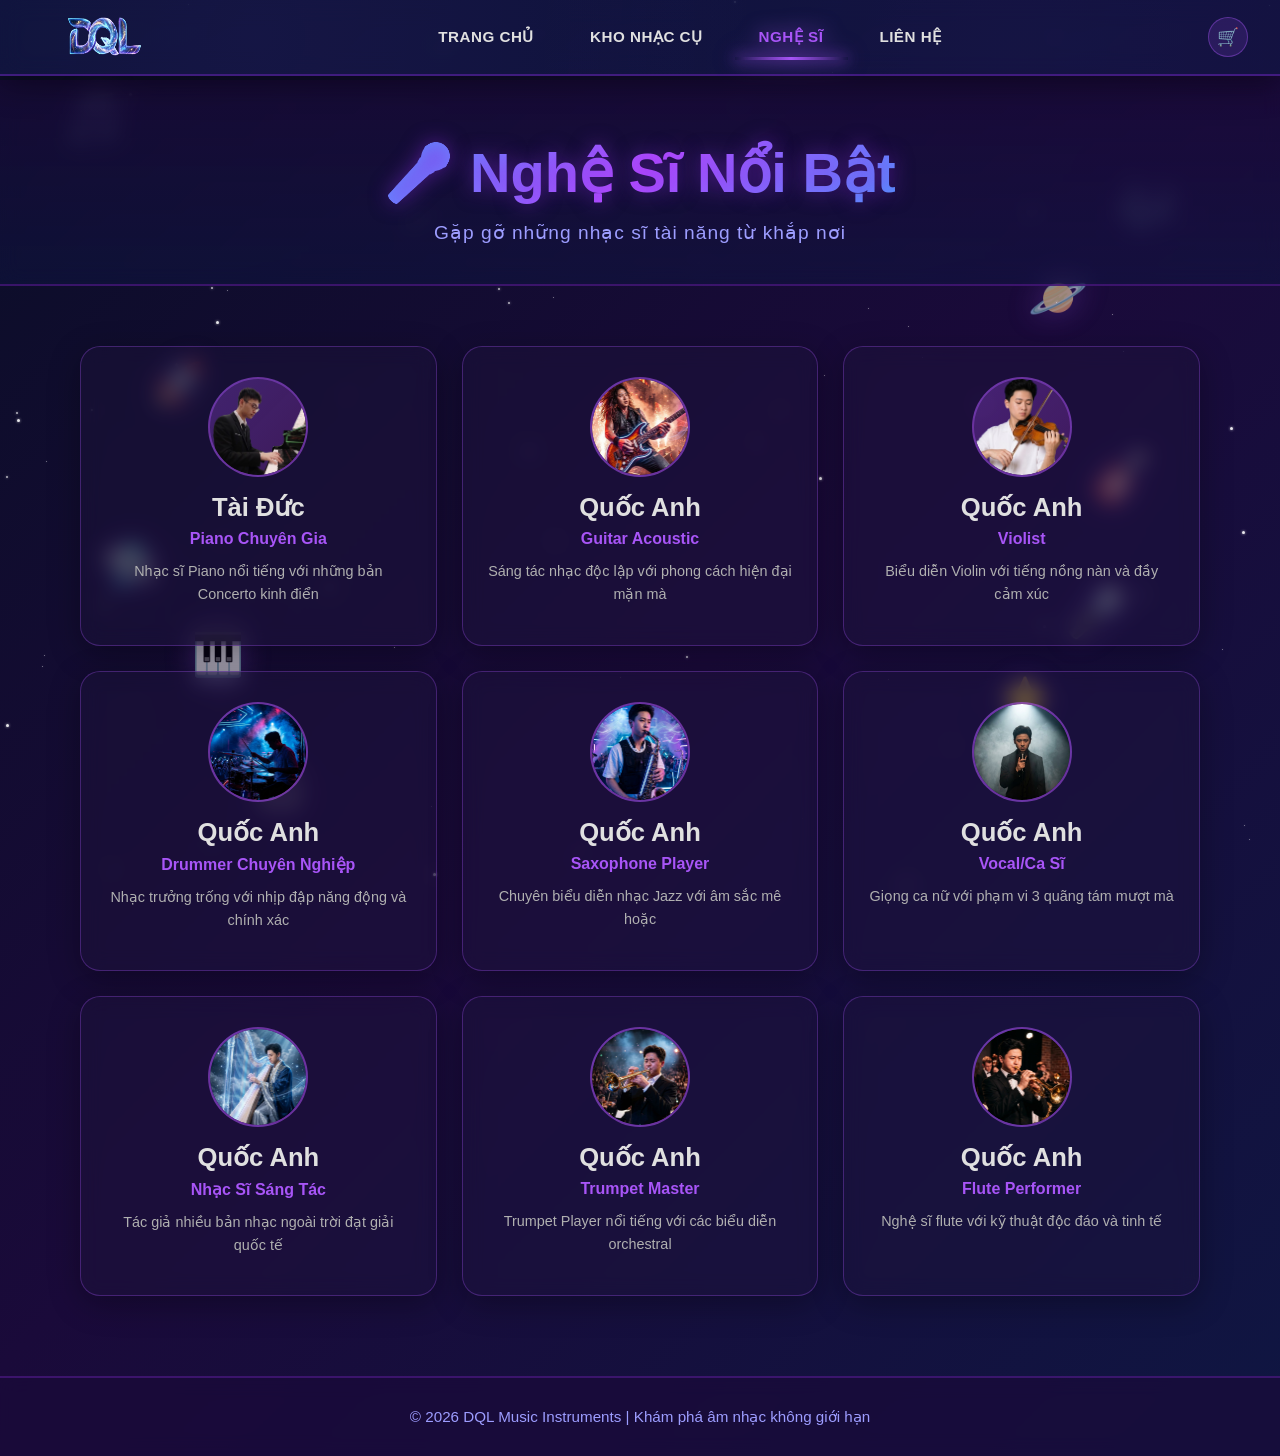
==== pages/artists.html @ d21ac730 "Add files via upload" ====
<!DOCTYPE html>
<html lang="vi">
<head>
    <meta charset="UTF-8">
    <meta name="viewport" content="width=device-width, initial-scale=1.0">
    <title>Nghệ Sĩ - DQL Music Instruments</title>
    <link rel="stylesheet" href="../css/base.css">
    <link rel="stylesheet" href="../css/header.css">
    <link rel="stylesheet" href="../css/container.css">
    <link rel="stylesheet" href="../css/cards.css">
    <link rel="stylesheet" href="../css/buttons.css">
    <link rel="stylesheet" href="../css/artists.css">
    <link rel="stylesheet" href="../css/animations.css">
    <link rel="stylesheet" href="../css/stickers.css">
    <link rel="stylesheet" href="../css/responsive.css">
    <link rel="stylesheet" href="../css/stars.css">
    <link rel="stylesheet" href="../css/sticky-navbar.css">
    <link rel="stylesheet" href="../css/meteor.css">
</head>
<body>
    <!-- Hiệu ứng Thiên Thạch -->
    <div class="meteor-field">
        <span class="meteor m1"></span>
        <span class="meteor m2"></span>
        <span class="meteor m3"></span>
        <span class="meteor m4"></span>
        <span class="meteor m5"></span>
        <span class="meteor m6"></span>
    </div>
    <!-- Stickers Trôi - Chủ Đề Galaxy -->
    <div class="floating-stickers">
        <div class="sticker sticker-1">🎵</div>
        <div class="sticker sticker-2">🎶</div>
        <div class="sticker sticker-3">🚀</div>
        <div class="sticker sticker-4">🪐</div>
        <div class="sticker sticker-5">🛸</div>
        <div class="sticker sticker-6">🎸</div>
        <div class="sticker sticker-7">🎹</div>
        <div class="sticker sticker-8">🎤</div>
        <div class="sticker sticker-9">🎧</div>
        <div class="sticker sticker-10">⭐</div>
    </div>

    <!-- Sticky Navigation Bar -->
        <!-- Thanh điều hướng cố định (Sticky Navbar) có nền kính mờ trong suốt cực đẹp và tự co nhỏ khi cuộn màn hình -->
    <nav class="sticky-navbar" id="stickyNavbar">
        <div class="navbar-container">
            <a href="../index.html" class="navbar-brand">
                <img src="../hinhanh/hinhanhlogo/logo.png" alt="DQL Music" class="navbar-brand-icon">
            </a>
            
                        <!-- Menu danh sách liên kết điều hướng dạng hàng ngang chính -->
            <ul class="navbar-menu" id="navbarMenu">
                <li class="navbar-item">
                    <a href="../index.html" class="navbar-link">Trang Chủ</a>
                </li>
                <li class="navbar-item">
                    <a href="products.html" class="navbar-link">Kho Nhạc Cụ</a>
                </li>
                <li class="navbar-item">

                    <a href="artists.html" class="navbar-link active">Nghệ Sĩ</a>
                </li>
                <li class="navbar-item">
                    <a href="contact.html" class="navbar-link">Liên Hệ</a>
                </li>
            </ul>

            <div class="navbar-actions">
                <a href="cart.html" class="navbar-action-btn" title="Giỏ hàng">🛒</a>
                <button class="navbar-toggle" id="navbarToggle" aria-label="Toggle menu">
                    <span></span>
                    <span></span>
                    <span></span>
                </button>
            </div>
        </div>
    </nav>

    <!-- Nền Sao Lấp Láy -->
        <!-- Khung tạo nền sao lấp lánh (sẽ được điền ngẫu nhiên 100 ngôi sao bằng Javascript trong main.js) -->
    <div class="stars-container"></div>

    <!-- Tiêu Đề Trang -->
        <!-- Phần đầu trang (Header Banner) giới thiệu tên thương hiệu và slogan cửa hàng -->
    <header class="header">
        <div class="header-content">
            <h1 class="header-title">🎤 Nghệ Sĩ Nổi Bật</h1>
            <p class="header-subtitle">Gặp gỡ những nhạc sĩ tài năng từ khắp nơi</p>
        </div>
    </header>

    <!-- Nội Dung Chính -->
        <!-- Phần nội dung chính (Main Content Area) được bọc trong container giới hạn rộng tối đa 1200px -->
    <main class="container">
        <!-- Danh Sách Nghệ Sĩ -->
        <section class="artists-section">
            <!-- Nghệ Sĩ 1 -->
            <div class="artist-card glass-card">
                <div class="artist-avatar"><img src="../hinhanh/hinhanhartist/taiduc.png" alt="Tài Đức"></div>
                <h2 class="artist-name">Tài Đức</h2>
                <p class="artist-specialty">Piano Chuyên Gia</p>
                <p class="artist-bio">Nhạc sĩ Piano nổi tiếng với những bản Concerto kinh điển</p>
            </div>

            <!-- Artist 2 -->
            <div class="artist-card glass-card">
                <div class="artist-avatar"><img src="../hinhanh/hinhanhartist/quocanhguitar.png" alt="Quốc Anh"></div>
                <h2 class="artist-name">Quốc Anh</h2>
                <p class="artist-specialty">Guitar Acoustic</p>
                <p class="artist-bio">Sáng tác nhạc độc lập với phong cách hiện đại mặn mà</p>
            </div>

            <!-- Artist 3 -->
            <div class="artist-card glass-card">
                <div class="artist-avatar"><img src="../hinhanh/hinhanhartist/quocanh.png" alt="Quốc Anh"></div>
                <h2 class="artist-name">Quốc Anh</h2>
                <p class="artist-specialty">Violist</p>
                <p class="artist-bio">Biểu diễn Violin với tiếng nồng nàn và đầy cảm xúc</p>
            </div>

            <!-- Artist 4 -->
            <div class="artist-card glass-card">
                <div class="artist-avatar"><img src="../hinhanh/hinhanhartist/quocanhdanhtrong.png" alt="Quốc Anh"></div>
                <h2 class="artist-name">Quốc Anh</h2>
                <p class="artist-specialty">Drummer Chuyên Nghiệp</p>
                <p class="artist-bio">Nhạc trưởng trống với nhịp đập năng động và chính xác</p>
            </div>

            <!-- Artist 5 -->
            <div class="artist-card glass-card">
                <div class="artist-avatar"><img src="../hinhanh/hinhanhartist/quocanhsaxophone.png" alt="Quốc Anh"></div>
                <h2 class="artist-name">Quốc Anh</h2>
                <p class="artist-specialty">Saxophone Player</p>
                <p class="artist-bio">Chuyên biểu diễn nhạc Jazz với âm sắc mê hoặc</p>
            </div>

            <!-- Artist 6 -->
            <div class="artist-card glass-card">
                <div class="artist-avatar"><img src="../hinhanh/hinhanhartist/quocanhcasi.png" alt="Quốc Anh"></div>
                <h2 class="artist-name">Quốc Anh</h2>
                <p class="artist-specialty">Vocal/Ca Sĩ</p>
                <p class="artist-bio">Giọng ca nữ với phạm vi 3 quãng tám mượt mà</p>
            </div>

            <!-- Artist 7 -->
            <div class="artist-card glass-card">
                <div class="artist-avatar"><img src="../hinhanh/hinhanhartist/quocanhharp.png" alt="Quốc Anh"></div>
                <h2 class="artist-name">Quốc Anh</h2>
                <p class="artist-specialty">Nhạc Sĩ Sáng Tác</p>
                <p class="artist-bio">Tác giả nhiều bản nhạc ngoài trời đạt giải quốc tế</p>
            </div>

            <!-- Artist 8 -->
            <div class="artist-card glass-card">
                <div class="artist-avatar"><img src="../hinhanh/hinhanhartist/quocanhtrumpet.png" alt="Quốc Anh"></div>
                <h2 class="artist-name">Quốc Anh</h2>
                <p class="artist-specialty">Trumpet Master</p>
                <p class="artist-bio">Trumpet Player nổi tiếng với các biểu diễn orchestral</p>
            </div>

            <!-- Artist 9 -->
            <div class="artist-card glass-card">
                <div class="artist-avatar"><img src="../hinhanh/hinhanhartist/quocanhthoiken.png" alt="Quốc Anh"></div>
                <h2 class="artist-name">Quốc Anh</h2>
                <p class="artist-specialty">Flute Performer</p>
                <p class="artist-bio">Nghệ sĩ flute với kỹ thuật độc đáo và tinh tế</p>
            </div>
        </section>
    </main>

    <!-- Footer -->
        <!-- Phần chân trang (Footer) chứa thông tin bản quyền và liên kết bổ sung, sử dụng nền kính tối -->
    <footer class="footer">
        <p>&copy; 2026 DQL Music Instruments | Khám phá âm nhạc không giới hạn</p>
    </footer>

        <!-- Nạp thư viện tiện ích dùng chung (Hiển thị thông báo toast, xử lý giá, giỏ hàng...) -->
    <script src="../js/utils.js"></script>
        <!-- Nạp mã xử lý sự kiện đóng mở menu và dính thanh điều hướng khi cuộn trang -->
    <script src="../js/navbar.js"></script>
        <!-- Nạp mã xử lý hiệu ứng sao lấp lánh nền và các hoạt ảnh cuộn trang mượt mà -->
    <script src="../js/main.js"></script>

    <!-- ===== STICKY NAVBAR JAVASCRIPT ===== -->
    <script src="../js/artists.js"></script>
</body>
</html>
---- css/base.css ----
/* ==========================================================================
   BASE CSS - THIẾT LẬP CƠ BẢN VÀ ĐỊNH NGHĨA HỆ THỐNG TRANG WEB
   - Đặt lại (reset) lề và đệm của trình duyệt về 0
   - Thiết lập font chữ Segoe UI và nền tối gradient không gian vũ trụ cực đẹp
   - Khung chứa các ngôi sao (stars-container) cố định toàn trang
   ========================================================================== */

* {
    margin: 0;
    padding: 0;
    box-sizing: border-box;
}

/* Cài đặt chung cho thẻ <html> giúp hành vi cuộn trang mượt mà */
html {
    scroll-behavior: smooth;
}

/* Định nghĩa thẻ <body> với nền màu gradient vũ trụ tối chuyển động cực đẹp */
body {
    font-family: 'Segoe UI', Tahoma, Geneva, Verdana, sans-serif;
    background: linear-gradient(135deg, #0a0e27 0%, #1a0a3a 50%, #0f1642 100%);
    color: #e0e0e0;
    overflow-x: hidden;
    position: relative;
    min-height: 100vh;
}

/* Vùng chứa các ngôi sao nhỏ lấp lánh cố định trên màn hình nền */
.stars-container {
    position: fixed;
    top: 0;
    left: 0;
    width: 100%;
    height: 100%;
    z-index: 1;
    pointer-events: none;
}
---- css/header.css ----
/* ==========================================================================
   HEADER CSS - PHONG CÁCH KHU VỰC TIÊU ĐỀ ĐẦU TRANG (HEADER BANNER)
   - Đặt chiều cao banner phù hợp, chữ tiêu đề lớn DQL Music Instruments
   - Phụ đề chuyển sắc gradient lung linh rực rỡ thu hút người xem
   ========================================================================== */

.header {
    position: relative;
    z-index: 10;
    text-align: center;
    padding: 60px 20px 40px;
    background: linear-gradient(180deg, rgba(26, 10, 58, 0.7) 0%, rgba(15, 22, 66, 0.5) 100%);
    border-bottom: 2px solid rgba(138, 43, 226, 0.3);
    backdrop-filter: blur(10px);
    margin-bottom: 40px;
    margin-top: 80px;
}

.header-content {
    max-width: 1000px;
    margin: 0 auto;
}

/* Tiêu Đề Chính - Gradient Và Glow */
.header-title {
    font-size: 3.5rem;
    font-weight: 700;
    background: linear-gradient(135deg, #00d4ff, #b24bff, #00d4ff);
    -webkit-background-clip: text;
    -webkit-text-fill-color: transparent;
    background-clip: text;
    margin-bottom: 15px;
    text-shadow: 0 0 20px rgba(138, 43, 226, 0.5);
    animation: glow 3s ease-in-out infinite;
}

/* Phụ Đề Trang */
.header-subtitle {
    font-size: 1.2rem;
    color: #9d9dff;
    font-weight: 300;
    letter-spacing: 1px;
}
---- css/container.css ----
/* ==========================================================================
   CONTAINER CSS - KHUNG CHỨA BỐ CỤC CHÍNH VÀ PHẦN CHÂN TRANG (FOOTER)
   - Căn lề giữa màn hình trang web, giới hạn rộng tối đa 1200px
   - Thiết kế Footer thuỷ tinh mờ lung linh, bóng bẩy ở chân trang
   ========================================================================== */

/* Khung bố cục chính căn giữa trang web, giới hạn chiều rộng 1200px để giao diện hiển thị gọn gàng */
.container {
    position: relative;
    z-index: 10;
    max-width: 1200px;
    margin: 0 auto;
    padding: 0 20px 60px;
}

/* THIẾT KẾ PHẦN CHÂN TRANG (FOOTER) THUỶ TINH MỜ */
/* Chân trang web với nền thủy tinh tối mờ, viền trên sáng màu tím dạ quang, chữ hiển thị sắc nét căn giữa */
.footer {
    position: relative;
    z-index: 10;
    text-align: center;
    padding: 30px 20px;
    background: rgba(26, 10, 58, 0.7);
    border-top: 2px solid rgba(138, 43, 226, 0.3);
    backdrop-filter: blur(10px);
    color: #9d9dff;
    font-size: 0.95rem;
}
---- css/cards.css ----
/* ==========================================================================
   CARDS CSS - ĐỊNH NGHĨA THẺ NỀN KÍNH THUỶ TINH (GLASSMORPHISM CARDS)
   - Nền kính mờ đục suốt với kỹ thuật backdrop-filter blur
   - Viền bán trong suốt màu tím lung linh và bóng đổ sâu 3D
   ========================================================================== */

/* ========== THỊ NHẠC CỤ (GLASSMORPHISM) ========== */
/* Thẻ mô tả nhạc cụ chính: Thiết lập chiều cao tối thiểu và phân bố các khối bên trong giãn đều hai đầu */
.instrument-card {
    background: rgba(255, 255, 255, 0.08);
    border: 1px solid rgba(138, 43, 226, 0.3);
    border-radius: 20px;
    padding: 30px;
    backdrop-filter: blur(15px);
    -webkit-backdrop-filter: blur(15px);
    transition: all 0.4s cubic-bezier(0.4, 0, 0.2, 1);
    position: relative;
    overflow: hidden;
    box-shadow: 
        0 8px 32px rgba(138, 43, 226, 0.1),
        inset 0 1px 1px rgba(255, 255, 255, 0.1);
    display: flex;
    flex-direction: column;
    min-height: 450px;
}

/* Hiệu Ứng Lấp Lói Trên ThỊ */
.instrument-card::before {
    content: '';
    position: absolute;
    top: -50%;
    left: -50%;
    width: 200%;
    height: 200%;
    background: linear-gradient(
        45deg,
        transparent 30%,
        rgba(255, 255, 255, 0.05) 50%,
        transparent 70%
    );
    animation: shimmer 3s infinite;
    pointer-events: none;
}

.instrument-card:hover {
    transform: translateY(-10px);
    border-color: rgba(138, 43, 226, 0.6);
    background: rgba(255, 255, 255, 0.12);
    box-shadow: 
        0 20px 40px rgba(138, 43, 226, 0.2),
        inset 0 1px 1px rgba(255, 255, 255, 0.15);
}

/* Nội Dung ThỊ */
/* Biểu tượng / Khung ảnh nhạc cụ trên trang chủ */
.card-icon {
    font-size: 3.5rem;
    margin-bottom: 20px;
    display: flex;
    align-items: center;
    justify-content: center;
    height: 140px;
    animation: float 3s ease-in-out infinite;
}

.card-icon img {
    max-width: 170px;
    height: auto;
    display: block;
    margin: 0 auto;
}

/* Tên nhạc cụ chính */
.card-title {
    font-size: 1.8rem;
    margin-bottom: 15px;
    color: #00d4ff;
    font-weight: 600;
    letter-spacing: 0.5px;
    min-height: 50px;
    display: flex;
    align-items: center;
}

/* Mô tả giới thiệu nhạc cụ, tự động giãn nở kéo thẻ có độ cao bằng nhau */
.card-description {
    font-size: 0.95rem;
    line-height: 1.6;
    color: #b0b0d0;
    margin-bottom: 20px;
    min-height: 100px;
    flex: 1;
}

.card-details {
    display: flex;
    flex-direction: column;
    gap: 10px;
    padding-top: 20px;
    border-top: 1px solid rgba(138, 43, 226, 0.2);
    margin-top: auto;
}

.detail-item {
    font-size: 0.9rem;
    color: #b24bff;
    font-weight: 500;
}

/* ========== GLASS CARD STYLING ========== */
.glass-card {
    background: rgba(30, 20, 60, 0.4);
    backdrop-filter: blur(10px);
    border: 1px solid rgba(168, 85, 247, 0.3);
    border-radius: 20px;
    padding: 25px;
    transition: all 0.3s ease;
    box-shadow: 0 8px 32px rgba(0, 0, 0, 0.3);
}

.glass-card:hover {
    background: rgba(30, 20, 60, 0.6);
    border-color: rgba(168, 85, 247, 0.6);
    box-shadow: 0 12px 40px rgba(168, 85, 247, 0.2);
    transform: translateY(-5px);
}
---- css/buttons.css ----
/* ==========================================================================
   BUTTONS CSS - ĐỊNH NGHĨA CÁC LOẠI NÚT TƯƠNG TÁC (BUTTON SYSTEM)
   - Các kiểu nút cơ bản, nút dải màu gradient vũ trụ phát sáng
   - Hiệu ứng quét sáng neon, bóng đổ và thu phóng mượt mà khi di chuột
   ========================================================================== */

.btn {
    padding: 10px 20px;
    border: none;
    border-radius: 8px;
    font-weight: 600;
    font-size: 0.95rem;
    cursor: pointer;
    transition: all 0.3s ease;
    text-transform: uppercase;
    letter-spacing: 1px;
    font-family: 'Segoe UI', Tahoma, Geneva, Verdana, sans-serif;
}

/* NÚp Với Hiệu Ứng Phát Sáng */
.btn-glow {
    background: linear-gradient(135deg, #a855f7 0%, #d946ef 100%);
    color: white;
    border: 2px solid rgba(168, 85, 247, 0.5);
    position: relative;
    overflow: hidden;
}

.btn-glow::before {
    content: '';
    position: absolute;
    top: -50%;
    left: -50%;
    width: 200%;
    height: 200%;
    background: radial-gradient(circle, rgba(255, 255, 255, 0.3) 0%, transparent 70%);
    animation: none;
}

.btn-glow:hover {
    background: linear-gradient(135deg, #d946ef 0%, #a855f7 100%);
    box-shadow: 0 0 20px rgba(168, 85, 247, 0.6), 0 0 40px rgba(217, 70, 239, 0.4);
    transform: translateY(-2px);
    border-color: rgba(217, 70, 239, 0.8);
}

.btn-glow:active {
    transform: translateY(0);
}

/* NÚp Thanh Toán */
.btn-submit {
    background: linear-gradient(135deg, #a855f7 0%, #d946ef 100%);
    color: white;
    width: 100%;
    padding: 14px 20px;
    font-size: 1rem;
    border: 2px solid rgba(168, 85, 247, 0.5);
    margin-top: 20px;
}

.btn-submit:hover {
    box-shadow: 0 0 25px rgba(168, 85, 247, 0.6), 0 0 50px rgba(217, 70, 239, 0.3);
    transform: translateY(-2px);
    border-color: rgba(217, 70, 239, 0.8);
}

/* NÚp Tiếp Tục Mua */
.btn-continue-shopping {
    display: inline-block;
    padding: 10px 20px;
    background: linear-gradient(135deg, #00d4ff, #b24bff);
    color: white;
    border: none;
    border-radius: 8px;
    cursor: pointer;
    transition: all 0.3s ease;
    text-decoration: none;
    font-weight: 600;
}

.btn-continue-shopping:hover {
    transform: translateY(-2px);
    box-shadow: 0 4px 15px rgba(138, 43, 226, 0.4);
}

/* Checkout Button */
.btn-checkout {
    display: block;
    text-align: center;
    padding: 14px;
    background: linear-gradient(135deg, #00d4ff, #b24bff);
    color: white;
    border: none;
    border-radius: 10px;
    cursor: pointer;
    font-weight: 700;
    font-size: 1rem;
    transition: all 0.3s ease;
    text-decoration: none;
    position: relative;
    overflow: hidden;
}

.btn-checkout:hover {
    transform: translateY(-2px);
    box-shadow: 0 8px 25px rgba(138, 43, 226, 0.4);
}

/* Submit Checkout Button */
.btn-submit-checkout {
    padding: 14px;
    background: linear-gradient(135deg, #00d4ff, #b24bff);
    color: white;
    border: none;
    border-radius: 10px;
    cursor: pointer;
    font-weight: 700;
    font-size: 1rem;
    transition: all 0.3s ease;
    position: relative;
    overflow: hidden;
}

.btn-submit-checkout:hover {
    transform: translateY(-2px);
    box-shadow: 0 8px 25px rgba(138, 43, 226, 0.4);
}

/* Back to Cart Button */
.btn-back-cart {
    padding: 12px;
    background: rgba(255, 255, 255, 0.08);
    border: 1px solid rgba(138, 43, 226, 0.5);
    color: #9d9dff;
    border-radius: 10px;
    text-align: center;
    text-decoration: none;
    cursor: pointer;
    transition: all 0.3s ease;
}

.btn-back-cart:hover {
    background: rgba(138, 43, 226, 0.2);
    color: #00d4ff;
}

/* Coupon Button */
.coupon-btn {
    padding: 10px 15px;
    background: linear-gradient(135deg, #00d4ff, #b24bff);
    color: white;
    border: none;
    border-radius: 8px;
    cursor: pointer;
    font-weight: 600;
    transition: all 0.3s ease;
}

.coupon-btn:hover {
    transform: translateY(-2px);
    box-shadow: 0 4px 15px rgba(138, 43, 226, 0.4);
}

/* Social Buttons */
.social-btn {
    display: flex;
    align-items: center;
    justify-content: center;
    gap: 8px;
    padding: 10px;
    background: rgba(255, 255, 255, 0.08);
    border: 1px solid rgba(138, 43, 226, 0.3);
    border-radius: 10px;
    color: #e0e0e0;
    cursor: pointer;
    transition: all 0.3s ease;
    font-weight: 600;
}

.social-btn:hover {
    background: rgba(138, 43, 226, 0.2);
    border-color: #00d4ff;
    color: #00d4ff;
}

/* Toggle Form Button */
.toggle-form-btn {
    background: none;
    border: none;
    color: #00d4ff;
    cursor: pointer;
    font-weight: 700;
    transition: color 0.3s ease;
    padding: 0;
}

.toggle-form-btn:hover {
    color: #b24bff;
}
---- css/artists.css ----
/* ==========================================================================
   ARTISTS CSS - PHONG CÁCH BỐ CỤC CHO TRANG THÔNG TIN NGHỆ SĨ (artists.html)
   - Thiết lập lưới hiển thị các nghệ sĩ (3 cột tự động co giãn)
   - Thẻ nghệ sĩ với khung tròn avatar, viền tím phát sáng và phần tiểu sử ngắn gọn
   ========================================================================== */

/* Lưới hiển thị danh sách nghệ sĩ, tự động căn chỉnh số cột tùy thuộc kích thước màn hình */
.artists-section {
    display: grid;
    grid-template-columns: repeat(auto-fit, minmax(280px, 1fr));
    gap: 25px;
    padding: 20px;
    max-width: 1200px;
    margin: 0 auto;
}

/* THẺ HIỂN THỊ THÔNG TIN NGHỆ SĨ (ARTIST CARD) */
/* Thẻ thông tin nghệ sĩ: Dạng cột dọc, căn giữa nội dung, tạo khoảng đệm thông thoáng */
.artist-card {
    display: flex;
    flex-direction: column;
    align-items: center;
    text-align: center;
    padding: 30px 25px;
    min-height: 300px;
    justify-content: flex-start;
}

/* Khung tròn chứa avatar nghệ sĩ: Nền gradient sáng, viền tím nổi bật bảo vệ ảnh dạng tròn hoàn hảo */
.artist-avatar {
    font-size: 3.5rem;
    margin-bottom: 15px;
    width: 100px;
    height: 100px;
    display: flex;
    align-items: center;
    justify-content: center;
    background: linear-gradient(135deg, rgba(168, 85, 247, 0.3) 0%, rgba(217, 70, 239, 0.2) 100%);
    border-radius: 50%;
    border: 2px solid rgba(168, 85, 247, 0.4);
    overflow: hidden;
}

.artist-avatar img {
    width: 100%;
    height: 100%;
    object-fit: cover;
    border-radius: 50%;
}

/* Tên nghệ sĩ: Chữ to rõ ràng, in đậm chắc chắn */
.artist-name {
    font-size: 1.6rem;
    color: #e0e0e0;
    margin-bottom: 8px;
    font-weight: 700;
}

/* Chuyên môn nghệ thuật: Chữ màu tím phát sáng, tăng độ nổi bật */
.artist-specialty {
    font-size: 1rem;
    color: #a855f7;
    margin-bottom: 12px;
    font-weight: 600;
}

/* Tiểu sử ngắn gọn: Font chữ nhỏ mềm mại, khoảng cách dòng thoáng giúp dễ đọc */
.artist-bio {
    font-size: 0.9rem;
    color: #b0b0b0;
    line-height: 1.6;
}
---- css/animations.css ----
/* ==========================================================================
   ANIMATIONS CSS - ĐỊNH NGHĨA CÁC HOẠT ẢNH HOẠT HỌA CHUNG TOÀN HỆ THỐNG
   - glow: văn bản phát sáng lấp lánh
   - float: phần tử bay lơ lửng bồng bềnh
   - shimmer & shine: ánh sáng quét qua các nút bấm tạo vẻ sang trọng
   ========================================================================== */

@keyframes glow {
    0%, 100% {
        text-shadow: 0 0 20px rgba(138, 43, 226, 0.5);
    }
    50% {
        text-shadow: 0 0 30px rgba(138, 43, 226, 0.8);
    }
}

/* HOẠT ẢNH TRÔI NỔI (FLOAT) BỒNG BỀNH TỰ NHIÊN */
@keyframes float {
    0%, 100% {
        transform: translateY(0px) rotate(0deg);
    }
    25% {
        transform: translateY(-20px) rotate(5deg);
    }
    50% {
        transform: translateY(-40px) rotate(-5deg);
    }
    75% {
        transform: translateY(-20px) rotate(3deg);
    }
}

@keyframes shimmer {
    0% {
        transform: translateX(-100%) translateY(-100%) rotate(45deg);
    }
    100% {
        transform: translateX(100%) translateY(100%) rotate(45deg);
    }
}

@keyframes shine {
    0% { left: -100%; }
    100% { left: 100%; }
}
---- css/stickers.css ----
/* ==========================================================================
   STICKERS CSS - PHÒNG CÁCH CÁC BIỂU TƯỢNG NHÃN DÁN ĐỒNG DẠNG TRÔI NỔI (FLOATING STICKERS)
   - Định vị ngẫu nhiên 10 nhãn dán âm nhạc (nốt nhạc, đàn guitar, phi thuyền, sao tinh vân)
   - Hoạt ảnh float kéo dài từ 6s đến 8s xen kẽ giúp các nhãn dán bay lên xuống, lắc lư nhẹ cực kỳ sinh động
   ========================================================================== */

/* Khung chứa các hình dán (stickers) trôi nổi tự do trên màn hình nền */
/* Khung chứa các nhãn dán bay tự do phủ kín toàn bộ chiều rộng chiều cao màn hình trình duyệt */
.floating-stickers {
    position: fixed;
    top: 0;
    left: 0;
    width: 100%;
    height: 100vh;
    pointer-events: none;
    z-index: 1;
    overflow: hidden;
}

/* Thiết lập phong cách chung cho từng nhãn dán sticker (emoji lớn, bóng mờ neon) */
/* Định dạng chung nhãn dán: cỡ chữ lớn 3rem, bóng sáng lung linh màu tím, không cho bôi đen chữ */
.sticker {
    position: absolute;
    font-size: 3rem;
    opacity: 0.6;
    filter: drop-shadow(0 0 15px rgba(168, 85, 247, 0.5));
    pointer-events: auto;
    cursor: default;
    user-select: none;
}

/* Cấu hình vị trí tuyệt đối và hoạt ảnh trôi nổi (float) với độ trễ riêng cho mỗi sticker */
.sticker-1 {
    top: 10%;
    left: 5%;
    animation: float 6s ease-in-out infinite;
}

.sticker-2 {
    top: 20%;
    right: 8%;
    animation: float 7s ease-in-out infinite 0.5s;
}

.sticker-3 {
    top: 40%;
    left: 12%;
    font-size: 2.5rem;
    animation: float 8s ease-in-out infinite 1s;
}

.sticker-4 {
    top: 30%;
    right: 15%;
    animation: float 6.5s ease-in-out infinite 1.5s;
}

.sticker-5 {
    top: 60%;
    left: 8%;
    font-size: 2.8rem;
    animation: float 7.5s ease-in-out infinite 0.3s;
}

.sticker-6 {
    top: 50%;
    right: 10%;
    animation: float 6s ease-in-out infinite 1s;
}

.sticker-7 {
    top: 70%;
    left: 15%;
    font-size: 2.6rem;
    animation: float 7s ease-in-out infinite 0.7s;
}

.sticker-8 {
    top: 65%;
    right: 12%;
    animation: float 6.5s ease-in-out infinite 1.2s;
}

.sticker-9 {
    top: 85%;
    left: 20%;
    font-size: 2.4rem;
    animation: float 8s ease-in-out infinite 0.4s;
}

.sticker-10 {
    top: 75%;
    right: 18%;
    font-size: 2.5rem;
    animation: float 7s ease-in-out infinite 1.8s;
}
---- css/responsive.css ----
/* ==========================================================================
   RESPONSIVE CSS - HỆ THỐNG CẢI THIỆN ĐÁP ỨNG TRÊN MỌI THIẾT BỊ DI ĐỘNG (MEDIA QUERIES)
   - Tinh chỉnh kích thước chữ, khoảng cách đệm trên iPad, Máy tính bảng (max-width: 1024px)
   - Chuyển thanh điều hướng thành dạng menu Hamburger trên điện thoại di động (max-width: 768px)
   - Tối ưu hóa lưới sản phẩm hiển thị 2 cột vừa vặn trên màn hình dọc điện thoại nhỏ
   ========================================================================== */

/* Tablet (768px) */
@media (max-width: 768px) {
    .header-title {
        font-size: 2.5rem;
    }

    .header-subtitle {
        font-size: 1rem;
    }

    /* Lưới hiển thị 3 thẻ giới thiệu nhạc cụ chính tại trang chủ */
.instruments-section {
        grid-template-columns: repeat(auto-fit, minmax(280px, 1fr));
        gap: 20px;
    }

    /* Thẻ mô tả nhạc cụ chính: Thiết lập chiều cao tối thiểu và phân bố các khối bên trong giãn đều hai đầu */
.instrument-card {
        padding: 20px;
    }

    /* Biểu tượng / Khung ảnh nhạc cụ trên trang chủ */
.card-icon {
        font-size: 3rem;
    }

    /* Tên nhạc cụ chính */
.card-title {
        font-size: 1.5rem;
    }

    /* Mô tả giới thiệu nhạc cụ, tự động giãn nở kéo thẻ có độ cao bằng nhau */
.card-description {
        font-size: 0.9rem;
    }

    /* Contact Responsive */
    .contact-wrapper {
        grid-template-columns: 1fr;
    }

    .contact-form-section {
        padding: 25px;
    }

    .contact-info-section {
        flex-direction: row;
        flex-wrap: wrap;
    }

    .info-card {
        flex: 1;
        min-width: 200px;
    }

    /* Cart Responsive */
    .cart-wrapper {
        grid-template-columns: 1fr;
    }

    .cart-summary-section {
        position: static;
    }

    .cart-item {
        grid-template-columns: 80px 1fr 80px 80px;
        gap: 15px;
    }

    .cart-item-remove {
        grid-column: 1 / -1;
        margin-top: 10px;
        width: 100%;
    }

    /* Checkout Responsive */
    .checkout-wrapper {
        grid-template-columns: 1fr;
    }

    .checkout-summary-section {
        position: static;
    }

    .payment-options {
        grid-template-columns: repeat(2, 1fr);
    }

    .form-step {
        padding: 20px;
    }

    /* Sticker Responsive */
    /* Định dạng chung nhãn dán: cỡ chữ lớn 3rem, bóng sáng lung linh màu tím, không cho bôi đen chữ */
.sticker {
        font-size: 2rem;
        opacity: 0.4;
    }
    
    .sticker-1 { top: 15%; left: 5%; }
    .sticker-2 { top: 25%; right: 5%; }
    .sticker-3 { top: 45%; left: 10%; display: none; }
    .sticker-4 { top: 35%; right: 10%; display: none; }
    .sticker-5 { top: 65%; left: 5%; }
    .sticker-6 { top: 55%; right: 5%; }
    .sticker-7 { display: none; }
    .sticker-8 { display: none; }
    .sticker-9 { display: none; }
    .sticker-10 { display: none; }
}

/* Mobile (480px) */
@media (max-width: 480px) {
    .header {
        padding: 40px 15px 30px;
        margin-bottom: 25px;
    }

    .header-title {
        font-size: 1.8rem;
    }

    .header-subtitle {
        font-size: 0.9rem;
    }

    /* Khung bố cục chính căn giữa trang web, giới hạn chiều rộng 1200px để giao diện hiển thị gọn gàng */
.container {
        padding: 0 15px 40px;
    }

    /* Lưới hiển thị 3 thẻ giới thiệu nhạc cụ chính tại trang chủ */
.instruments-section {
        grid-template-columns: 1fr;
        gap: 15px;
    }

    /* Thẻ mô tả nhạc cụ chính: Thiết lập chiều cao tối thiểu và phân bố các khối bên trong giãn đều hai đầu */
.instrument-card {
        padding: 18px;
    }

    /* Biểu tượng / Khung ảnh nhạc cụ trên trang chủ */
.card-icon {
        font-size: 2.5rem;
        margin-bottom: 15px;
    }

    /* Tên nhạc cụ chính */
.card-title {
        font-size: 1.3rem;
        margin-bottom: 10px;
    }

    /* Mô tả giới thiệu nhạc cụ, tự động giãn nở kéo thẻ có độ cao bằng nhau */
.card-description {
        font-size: 0.85rem;
        line-height: 1.5;
        margin-bottom: 15px;
    }

    .detail-item {
        font-size: 0.8rem;
    }

    /* Chân trang web với nền thủy tinh tối mờ, viền trên sáng màu tím dạ quang, chữ hiển thị sắc nét căn giữa */
.footer {
        padding: 20px 15px;
        font-size: 0.85rem;
    }

    /* Cart Mobile */
    .cart-item {
        grid-template-columns: 70px 1fr;
        gap: 15px;
    }

    .cart-item-price,
    .cart-item-quantity,
    .cart-item-subtotal,
    .cart-item-remove {
        grid-column: 1 / -1;
    }

    .cart-item-price::before {
        content: "Giá: ";
        color: #9d9dff;
    }

    .cart-item-subtotal::before {
        content: "Tổng: ";
        color: #9d9dff;
    }

    /* Checkout Mobile */
    .form-row {
        grid-template-columns: 1fr;
    }

    .payment-options {
        grid-template-columns: 1fr;
    }
}

/* Large screens (1400px+) */
@media (min-width: 1400px) {
    /* Khung bố cục chính căn giữa trang web, giới hạn chiều rộng 1200px để giao diện hiển thị gọn gàng */
.container {
        max-width: 1400px;
    }

    /* Lưới hiển thị 3 thẻ giới thiệu nhạc cụ chính tại trang chủ */
.instruments-section {
        grid-template-columns: repeat(4, 1fr);
    }
}
---- css/stars.css ----
/* ==========================================================================
   STARS CSS - THIẾT LẬP CHI TIẾT PHONG CÁCH CHO HỆ THỐNG SAO NỀN NHẤP NHÁY
   - Phân cấp 3 loại kích thước sao: Nhỏ (1px), Vừa (2px) và Lớn (3px) phát sáng lung linh
   - Tạo hiệu ứng nhấp nháy liên tục (twinkle) với các chu kỳ nhấp nháy lệch pha khác nhau
   ========================================================================== */

/* Tạo sao lấp láy động bằng CSS */
.stars-container {
    width: 100%;
    height: 100%;
}

/* Tạo 100 Sao Với JavaScript */
.star {
    position: absolute;
    width: 2px;
    height: 2px;
    background: white;
    border-radius: 50%;
    box-shadow: 0 0 3px rgba(255, 255, 255, 0.8);
}

/* Kín Thước Sao Khác Nhau - Hiệu Ứng Sâu */
.star.small {
    width: 1px;
    height: 1px;
    opacity: 0.5;
}

.star.medium {
    width: 2px;
    height: 2px;
    opacity: 0.7;
}

.star.large {
    width: 3px;
    height: 3px;
    opacity: 0.9;
}

/* Hiệu Ứng Lấp Láy Với Thời Gian Khác Nhau */
@keyframes twinkle {
    0%, 100% {
        opacity: 0.1;
    }
    50% {
        opacity: 1;
    }
}

@keyframes twinkle-slow {
    0%, 100% {
        opacity: 0.2;
    }
    50% {
        opacity: 0.8;
    }
}

@keyframes twinkle-fast {
    0%, 100% {
        opacity: 0;
    }
    50% {
        opacity: 1;
    }
}

/* Áp Dụng Hiệu Ứng Lấp Láy Với Tốc Độ Khác Nhau */
.star {
    animation: twinkle 3s ease-in-out infinite;
}

.star:nth-child(odd) {
    animation: twinkle 4s ease-in-out infinite;
}

.star:nth-child(3n) {
    animation: twinkle-slow 5s ease-in-out infinite;
}

.star:nth-child(5n) {
    animation: twinkle-fast 2s ease-in-out infinite;
}

/* Thêm Độnh Thời Gian Cho Mỗi Sao */
.star:nth-child(1) { animation-delay: 0s; }
.star:nth-child(2) { animation-delay: 0.2s; }
.star:nth-child(3) { animation-delay: 0.4s; }
.star:nth-child(4) { animation-delay: 0.6s; }
.star:nth-child(5) { animation-delay: 0.8s; }
.star:nth-child(6) { animation-delay: 1s; }
.star:nth-child(7) { animation-delay: 1.2s; }
.star:nth-child(8) { animation-delay: 1.4s; }
.star:nth-child(9) { animation-delay: 1.6s; }
.star:nth-child(10) { animation-delay: 1.8s; }
.star:nth-child(11) { animation-delay: 2s; }
.star:nth-child(12) { animation-delay: 2.2s; }
.star:nth-child(13) { animation-delay: 2.4s; }
.star:nth-child(14) { animation-delay: 2.6s; }
.star:nth-child(15) { animation-delay: 2.8s; }
.star:nth-child(16) { animation-delay: 3s; }
.star:nth-child(17) { animation-delay: 3.2s; }
.star:nth-child(18) { animation-delay: 3.4s; }
.star:nth-child(19) { animation-delay: 3.6s; }
.star:nth-child(20) { animation-delay: 3.8s; }
.star:nth-child(21) { animation-delay: 4s; }
.star:nth-child(22) { animation-delay: 4.2s; }
.star:nth-child(23) { animation-delay: 4.4s; }
.star:nth-child(24) { animation-delay: 4.6s; }
.star:nth-child(25) { animation-delay: 4.8s; }
.star:nth-child(26) { animation-delay: 5s; }
.star:nth-child(27) { animation-delay: 5.2s; }
.star:nth-child(28) { animation-delay: 5.4s; }
.star:nth-child(29) { animation-delay: 5.6s; }
.star:nth-child(30) { animation-delay: 5.8s; }
.star:nth-child(31) { animation-delay: 6s; }
.star:nth-child(32) { animation-delay: 6.2s; }
.star:nth-child(33) { animation-delay: 6.4s; }
.star:nth-child(34) { animation-delay: 6.6s; }
.star:nth-child(35) { animation-delay: 6.8s; }
.star:nth-child(36) { animation-delay: 7s; }
.star:nth-child(37) { animation-delay: 7.2s; }
.star:nth-child(38) { animation-delay: 7.4s; }
.star:nth-child(39) { animation-delay: 7.6s; }
.star:nth-child(40) { animation-delay: 7.8s; }
.star:nth-child(41) { animation-delay: 8s; }
.star:nth-child(42) { animation-delay: 8.2s; }
.star:nth-child(43) { animation-delay: 8.4s; }
.star:nth-child(44) { animation-delay: 8.6s; }
.star:nth-child(45) { animation-delay: 8.8s; }
.star:nth-child(46) { animation-delay: 9s; }
.star:nth-child(47) { animation-delay: 9.2s; }
.star:nth-child(48) { animation-delay: 9.4s; }
.star:nth-child(49) { animation-delay: 9.6s; }
.star:nth-child(50) { animation-delay: 9.8s; }
.star:nth-child(51) { animation-delay: 10s; }
.star:nth-child(52) { animation-delay: 10.2s; }
.star:nth-child(53) { animation-delay: 10.4s; }
.star:nth-child(54) { animation-delay: 10.6s; }
.star:nth-child(55) { animation-delay: 10.8s; }
.star:nth-child(56) { animation-delay: 11s; }
.star:nth-child(57) { animation-delay: 11.2s; }
.star:nth-child(58) { animation-delay: 11.4s; }
.star:nth-child(59) { animation-delay: 11.6s; }
.star:nth-child(60) { animation-delay: 11.8s; }
.star:nth-child(61) { animation-delay: 12s; }
.star:nth-child(62) { animation-delay: 12.2s; }
.star:nth-child(63) { animation-delay: 12.4s; }
.star:nth-child(64) { animation-delay: 12.6s; }
.star:nth-child(65) { animation-delay: 12.8s; }
.star:nth-child(66) { animation-delay: 13s; }
.star:nth-child(67) { animation-delay: 13.2s; }
.star:nth-child(68) { animation-delay: 13.4s; }
.star:nth-child(69) { animation-delay: 13.6s; }
.star:nth-child(70) { animation-delay: 13.8s; }
.star:nth-child(71) { animation-delay: 14s; }
.star:nth-child(72) { animation-delay: 14.2s; }
.star:nth-child(73) { animation-delay: 14.4s; }
.star:nth-child(74) { animation-delay: 14.6s; }
.star:nth-child(75) { animation-delay: 14.8s; }
.star:nth-child(76) { animation-delay: 15s; }
.star:nth-child(77) { animation-delay: 15.2s; }
.star:nth-child(78) { animation-delay: 15.4s; }
.star:nth-child(79) { animation-delay: 15.6s; }
.star:nth-child(80) { animation-delay: 15.8s; }
.star:nth-child(81) { animation-delay: 16s; }
.star:nth-child(82) { animation-delay: 16.2s; }
.star:nth-child(83) { animation-delay: 16.4s; }
.star:nth-child(84) { animation-delay: 16.6s; }
.star:nth-child(85) { animation-delay: 16.8s; }
.star:nth-child(86) { animation-delay: 17s; }
.star:nth-child(87) { animation-delay: 17.2s; }
.star:nth-child(88) { animation-delay: 17.4s; }
.star:nth-child(89) { animation-delay: 17.6s; }
.star:nth-child(90) { animation-delay: 17.8s; }
.star:nth-child(91) { animation-delay: 18s; }
.star:nth-child(92) { animation-delay: 18.2s; }
.star:nth-child(93) { animation-delay: 18.4s; }
.star:nth-child(94) { animation-delay: 18.6s; }
.star:nth-child(95) { animation-delay: 18.8s; }
.star:nth-child(96) { animation-delay: 19s; }
.star:nth-child(97) { animation-delay: 19.2s; }
.star:nth-child(98) { animation-delay: 19.4s; }
.star:nth-child(99) { animation-delay: 19.6s; }
.star:nth-child(100) { animation-delay: 19.8s; }

/* Smooth color transitions for some stars */
@keyframes twinkle-color {
    0%, 100% {
        opacity: 0.3;
        color: #ffffff;
    }
    50% {
        opacity: 1;
        color: #b4e7ff;
    }
}

/* Add color variation to some stars */
.star:nth-child(7n) {
    animation: twinkle-color 4s ease-in-out infinite;
}
---- css/sticky-navbar.css ----
/* ==========================================================================
   STICKY NAVBAR CSS - THANH ĐIỀU HƯỚNG CỐ ĐỊNH, DÍNH VÀ BIẾN ĐỔI KHI CUỘN TRANG
   - Thiết kế nền kính mờ acrylic trong suốt phối màu tối sang trọng
   - Trạng thái cuộn xuống (.scrolled) thu nhỏ thanh đệm và tăng độ mờ đục để nhìn rõ chữ
   - Các liên kết trang có đường line tím/xanh dạ quang trượt ngang khi hover hoặc active cực chất
   ========================================================================== */

/* Thanh điều hướng chính: Cố định vị trí trên đầu trang web, nền kính mờ và viền dưới phát sáng */
.sticky-navbar {
  position: fixed;
  top: 0;
  left: 0;
  right: 0;
  z-index: 9999;
  background: rgba(15, 22, 66, 0.7);
  backdrop-filter: blur(12px);
  -webkit-backdrop-filter: blur(12px);
  border-bottom: 2px solid rgba(138, 43, 226, 0.4);
  box-shadow: 0 8px 32px rgba(0, 0, 0, 0.4);
  padding: 1rem 2rem;
  transition: all 0.3s ease;
}

/* Thanh Điều Hưởng Khi Cuộn */
.sticky-navbar.scrolled {
  background: rgba(15, 22, 66, 0.9);
  border-bottom-color: rgba(138, 43, 226, 0.6);
  box-shadow: 0 12px 40px rgba(0, 0, 0, 0.5);
  padding: 0.8rem 2rem;
}

/* Container Thanh Điều Hưởng */
/* Căn lề các thành phần trong thanh điều hướng giãn đều hai bên */
.navbar-container {
  max-width: 1280px;
  margin: 0 auto;
  display: flex;
  align-items: center;
  justify-content: space-between;
  gap: 2rem;
}

/* Thương Hiệu Logo */
.navbar-brand {
  display: flex;
  align-items: center;
  justify-content: center;
  gap: 0.8rem;
  text-decoration: none;
  flex-shrink: 0;
  font-weight: 700;
  font-size: 1.2rem;
  color: #a855f7;
  letter-spacing: 1px;
  text-transform: uppercase;
  transition: all 0.3s ease;
}

.navbar-brand:hover {
  color: #d946ef;
  filter: drop-shadow(0 0 12px rgba(217, 70, 239, 0.6));
}

.navbar-brand-icon {
  font-size: 1.5rem;
  display: flex;
  align-items: center;
  justify-content: center;
  width: 140px;
  height: 100px;
  margin: -32px 0;
  position: relative;
  z-index: 1 ;
}

.navbar-brand-icon img {
  width: 100%;
  height: 100%;
  object-fit: contain;
}

/* Menu Điều Hưởng */
/* Khối menu chứa các liên kết: Hiển thị dạng hàng ngang nằm ngang */
.navbar-menu {
  display: flex;
  align-items: center;
  gap: 0.5rem;
  flex: 1;
  justify-content: center;
  list-style: none;
}

.navbar-item {
  position: relative;
}

/* Liên Kết Điều Hưởng */
/* Các liên kết điều hướng: Chữ màu nhạt, in đậm vừa phải, hỗ trợ gạch chân hiệu ứng lung linh khi hover */
.navbar-link {
  display: inline-block;
  padding: 0.75rem 1.5rem;
  color: #e0e0e0;
  text-decoration: none;
  font-size: 0.95rem;
  font-weight: 600;
  letter-spacing: 0.5px;
  text-transform: uppercase;
  transition: all 0.3s ease;
  position: relative;
  font-family: 'Segoe UI', Tahoma, Geneva, Verdana, sans-serif;
}

/* Glow underline effect on hover */
.navbar-link::after {
  content: '';
  position: absolute;
  bottom: -2px;
  left: 50%;
  width: 0;
  height: 3px;
  background: linear-gradient(90deg, transparent, #a855f7, transparent);
  box-shadow: 0 0 12px rgba(168, 85, 247, 0.7);
  transform: translateX(-50%);
  transition: width 0.3s ease;
}

.navbar-link:hover {
  color: #a855f7;
  filter: drop-shadow(0 0 8px rgba(168, 85, 247, 0.6));
  transform: translateY(-2px);
}

.navbar-link:hover::after {
  width: 100%;
}

/* Liên kết của trang hiện tại đang mở: Tô chữ màu tím dạ quang in đậm hơn */
.navbar-link.active {
  color: #a855f7;
  filter: drop-shadow(0 0 10px rgba(168, 85, 247, 0.7));
}

.navbar-link.active::after {
  width: 100%;
  box-shadow: 0 0 14px rgba(168, 85, 247, 0.8);
}

/* Right side actions */
.navbar-actions {
  display: flex;
  align-items: center;
  gap: 1rem;
  flex-shrink: 0;
}

.navbar-action-btn {
  width: 40px;
  height: 40px;
  border-radius: 50%;
  background: rgba(168, 85, 247, 0.15);
  border: 1px solid rgba(168, 85, 247, 0.4);
  color: #a855f7;
  display: flex;
  align-items: center;
  justify-content: center;
  cursor: pointer;
  transition: all 0.3s ease;
  font-size: 1.1rem;
  text-decoration: none;
}

.navbar-action-btn:hover {
  background: rgba(168, 85, 247, 0.3);
  border-color: rgba(168, 85, 247, 0.7);
  filter: drop-shadow(0 0 10px rgba(168, 85, 247, 0.5));
  transform: scale(1.05);
}

/* Mobile menu toggle */
/* Nút menu Hamburger ẩn hiện trên điện thoại: Dạng 3 vạch ngang màu trắng tự tạo bằng CSS */
.navbar-toggle {
  display: none;
  flex-direction: column;
  gap: 5px;
  background: none;
  border: none;
  cursor: pointer;
  padding: 0.5rem;
}

.navbar-toggle span {
  display: block;
  width: 25px;
  height: 2px;
  background: #a855f7;
  border-radius: 2px;
  transition: all 0.3s ease;
}

.navbar-toggle.active span:nth-child(1) {
  transform: rotate(45deg) translate(8px, 8px);
}

.navbar-toggle.active span:nth-child(2) {
  opacity: 0;
}

.navbar-toggle.active span:nth-child(3) {
  transform: rotate(-45deg) translate(7px, -7px);
}

/* Mobile responsive */
@media (max-width: 768px) {
  /* Thanh điều hướng chính: Cố định vị trí trên đầu trang web, nền kính mờ và viền dưới phát sáng */
.sticky-navbar {
    padding: 0.8rem 1rem;
  }

  /* Căn lề các thành phần trong thanh điều hướng giãn đều hai bên */
.navbar-container {
    gap: 1rem;
  }

  .navbar-brand {
    font-size: 1rem;
  }

  .navbar-brand-icon {
    font-size: 1.2rem;
  }

  /* Khối menu chứa các liên kết: Hiển thị dạng hàng ngang nằm ngang */
.navbar-menu {
    position: absolute;
    top: 100%;
    left: 0;
    right: 0;
    flex-direction: column;
    background: rgba(15, 22, 66, 0.95);
    backdrop-filter: blur(12px);
    border-bottom: 1px solid rgba(168, 85, 247, 0.3);
    max-height: 0;
    overflow: hidden;
    transition: max-height 0.3s ease;
    gap: 0;
    padding: 0;
  }

  .navbar-menu.active {
    max-height: 400px;
    padding: 1rem 0;
  }

  .navbar-item {
    width: 100%;
  }

  /* Các liên kết điều hướng: Chữ màu nhạt, in đậm vừa phải, hỗ trợ gạch chân hiệu ứng lung linh khi hover */
.navbar-link {
    display: block;
    width: 100%;
    padding: 1rem 1.5rem;
    border-left: 3px solid transparent;
    transition: all 0.3s ease;
  }

  .navbar-link:hover,
  /* Liên kết của trang hiện tại đang mở: Tô chữ màu tím dạ quang in đậm hơn */
.navbar-link.active {
    border-left-color: #a855f7;
    background: rgba(168, 85, 247, 0.1);
  }

  .navbar-link::after {
    display: none;
  }

  /* Nút menu Hamburger ẩn hiện trên điện thoại: Dạng 3 vạch ngang màu trắng tự tạo bằng CSS */
.navbar-toggle {
    display: flex;
    order: 3;
  }

  .navbar-actions {
    order: 2;
  }
}

@media (max-width: 480px) {
  /* Thanh điều hướng chính: Cố định vị trí trên đầu trang web, nền kính mờ và viền dưới phát sáng */
.sticky-navbar {
    padding: 0.6rem 0.8rem;
  }

  /* Căn lề các thành phần trong thanh điều hướng giãn đều hai bên */
.navbar-container {
    gap: 0.5rem;
  }

  .navbar-brand {
    font-size: 0.9rem;
  }

  /* Các liên kết điều hướng: Chữ màu nhạt, in đậm vừa phải, hỗ trợ gạch chân hiệu ứng lung linh khi hover */
.navbar-link {
    padding: 0.8rem 1rem;
    font-size: 0.85rem;
  }

  .navbar-action-btn {
    width: 36px;
    height: 36px;
    font-size: 0.9rem;
  }
}

/* Glassmorphism enhancement */
.sticky-navbar::before {
  content: '';
  position: absolute;
  top: 0;
  left: 0;
  right: 0;
  bottom: 0;
  background-image: 
    radial-gradient(circle at 20% 50%, rgba(168, 85, 247, 0.05) 0%, transparent 50%),
    radial-gradient(circle at 80% 80%, rgba(168, 85, 247, 0.03) 0%, transparent 50%);
  pointer-events: none;
}

/* Smooth animation when navbar appears */
@keyframes navbarSticky {
  from {
    opacity: 0;
    transform: translateY(-10px);
  }
  to {
    opacity: 1;
    transform: translateY(0);
  }
}

/* Thanh điều hướng chính: Cố định vị trí trên đầu trang web, nền kính mờ và viền dưới phát sáng */
.sticky-navbar {
  animation: navbarSticky 0.3s ease;
}
---- css/meteor.css ----
/* ==========================================================================
   METEOR CSS - HIỆU ỨNG SAO BĂNG RƠI CHÉO GÓC CONG MỀM MẠI
   - Tạo ra các vệt sáng thiên thạch dài lướt nhanh qua màn hình nền
   - Sử dụng hoạt ảnh keyframes dịch chuyển 3D kết hợp tăng góc nghiêng để tạo đường bay cong tự nhiên
   ========================================================================== */

/* Vùng trời để hiển thị hoạt ảnh sao băng rơi chéo lung linh */
.meteor-field {
  position: fixed;
  inset: 0;
  overflow: hidden;
  pointer-events: none;
  z-index: 0;
}

/* Định dạng một vệt sao băng: Vệt dài 260px cực mỏng, dải màu chuyển sắc sang trắng, phát sáng bóng mờ neon xanh dương */
.meteor {
  position:absolute;

  width:260px;
  height:1px;

  border-radius:999px;

  background:linear-gradient(
    90deg,
    transparent,
    rgba(255,255,255,.08),
    rgba(0,255,255,.8),
    white
  );

  filter:
    blur(.2px)
    drop-shadow(0 0 4px #00ffff)
    drop-shadow(0 0 10px #00ffff);

  opacity:0;

  animation:meteorCurve linear infinite;
}

/* Tọa độ xuất phát và thời gian rơi cụ thể cho từng ngôi sao băng (m1 đến m6) */
.m1{
  top:-100px;
  left:-300px;
  animation-duration:1.6s;
  animation-delay:0s;
}

.m2{
  top:50px;
  left:-500px;
  animation-duration:1.8s;
  animation-delay:.3s;
}

.m3{
  top:180px;
  left:-700px;
  animation-duration:2s;
  animation-delay:.7s;
}

.m4{
  top:320px;
  left:-450px;
  animation-duration:1.7s;
  animation-delay:1s;
}

.m5{
  top:480px;
  left:-650px;
  animation-duration:2.1s;
  animation-delay:1.3s;
}

.m6{
  top:650px;
  left:-850px;
  animation-duration:2.3s;
  animation-delay:1.7s;
}

/* Định nghĩa hoạt ảnh meteorCurve mô tả đường bay chéo và xoay nhẹ của sao băng */
@keyframes meteorCurve{
  0%{
    transform:
      translate(-200px,-100px)
      rotate(28deg);

    opacity:0;
  }

  10%{
    opacity:1;
  }

  50%{
    transform:
      translate(700px,250px)
      rotate(36deg);
  }

  100%{
    transform:
      translate(1800px,950px)
      rotate(44deg);

    opacity:0;
  }
}
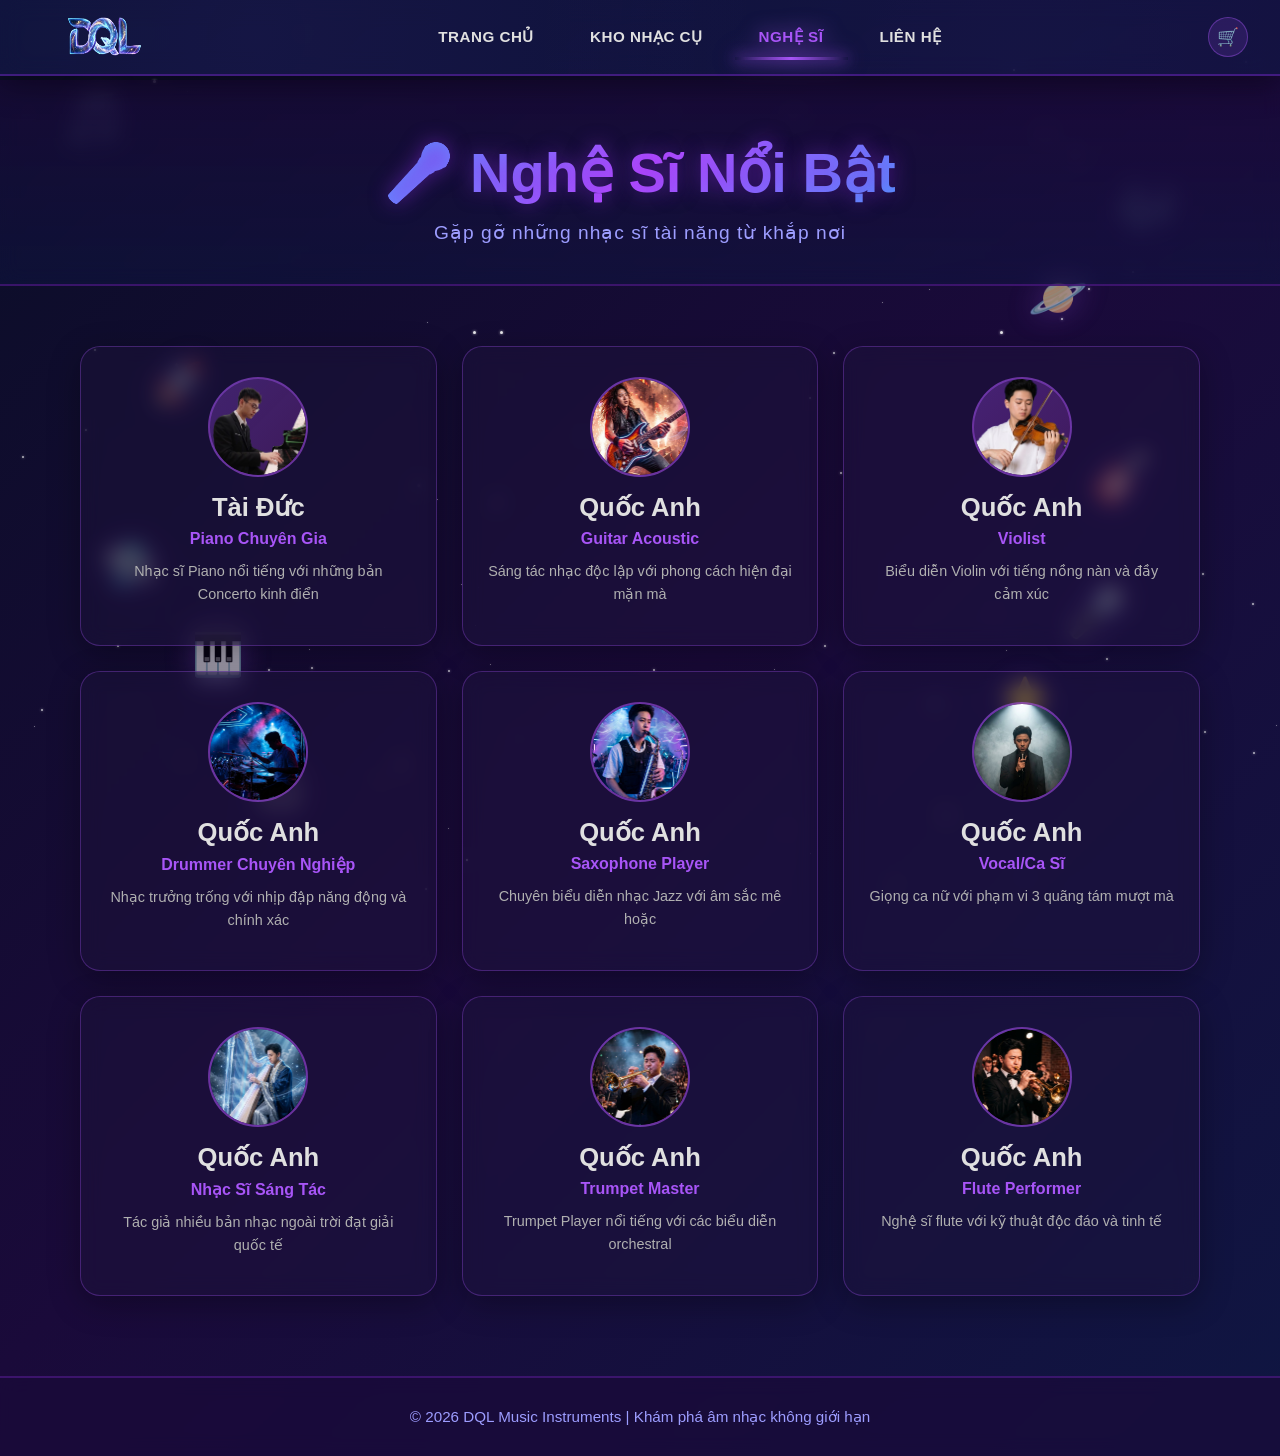
==== commit 00066c51: "Update artists.html" ====
--- a/pages/artists.html
+++ b/pages/artists.html
@@ -3,6 +3,7 @@
 <head>
     <meta charset="UTF-8">
     <meta name="viewport" content="width=device-width, initial-scale=1.0">
+    <link rel="icon" type="image/png" href="hinhanh/hinhanhlogo/logo.png">
     <title>Nghệ Sĩ - DQL Music Instruments</title>
     <link rel="stylesheet" href="../css/base.css">
     <link rel="stylesheet" href="../css/header.css">
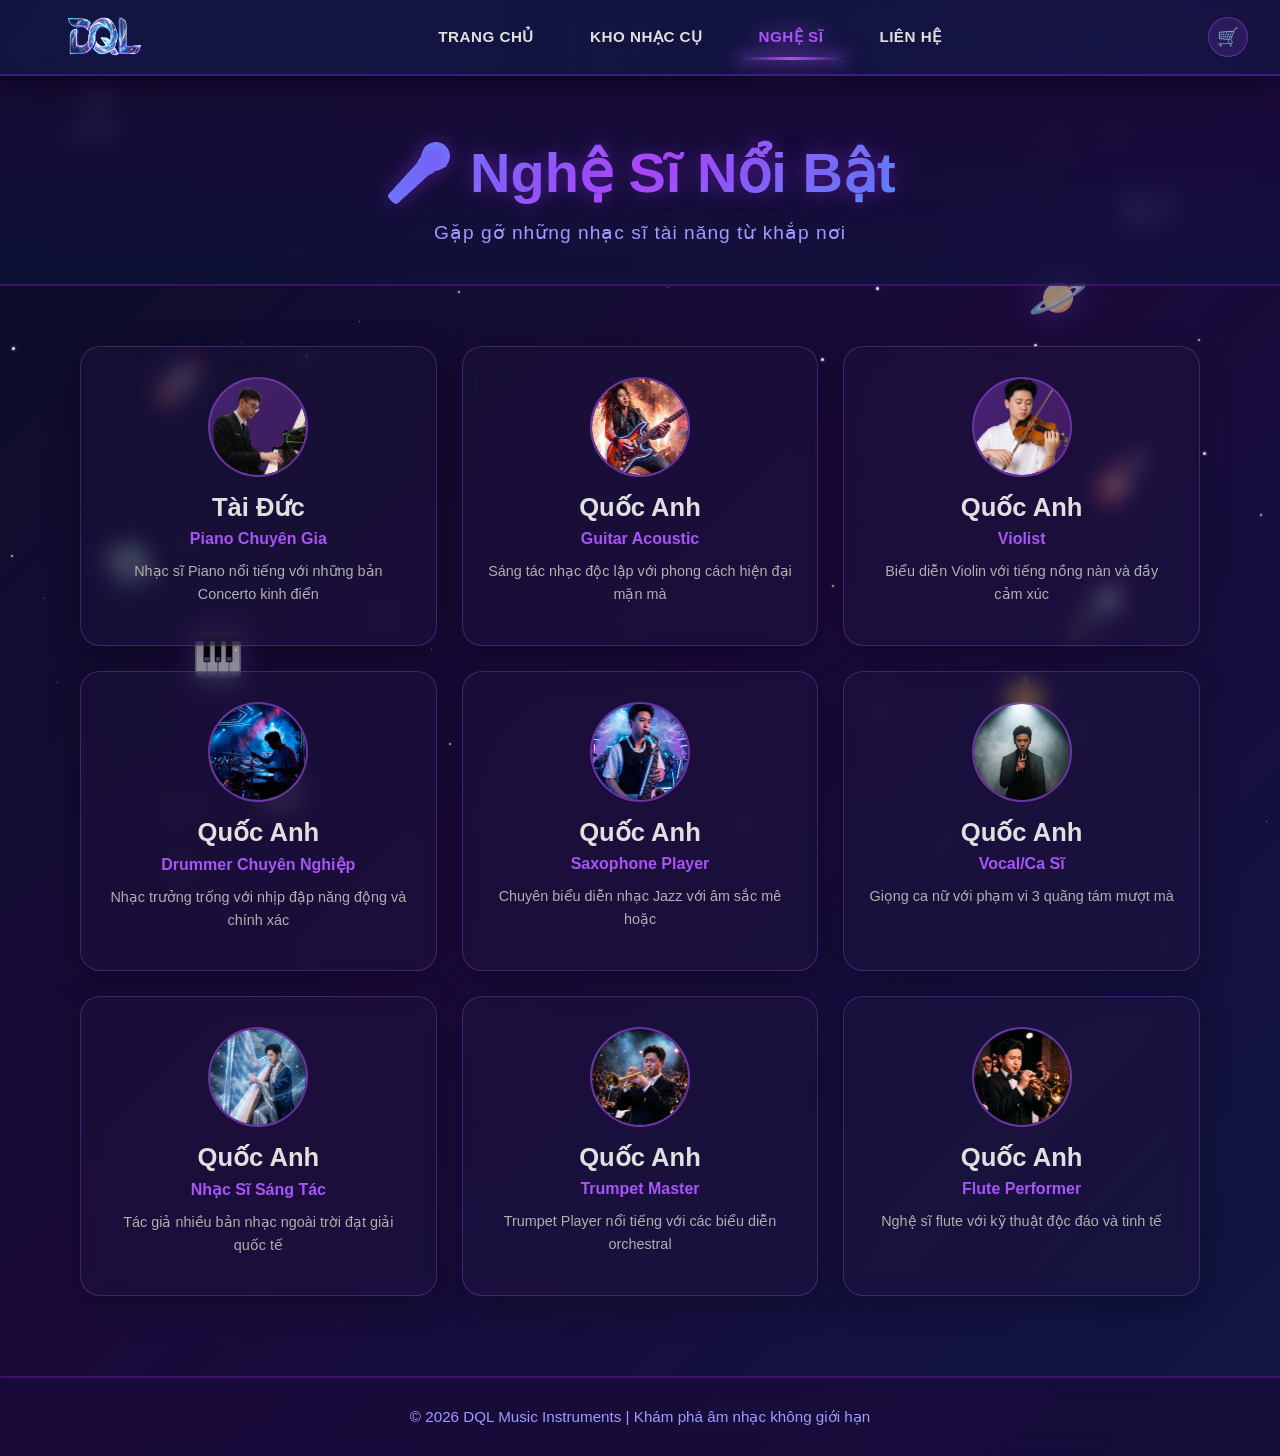
==== commit 3aadfec7: "Update artists.html" ====
--- a/pages/artists.html
+++ b/pages/artists.html
@@ -3,7 +3,7 @@
 <head>
     <meta charset="UTF-8">
     <meta name="viewport" content="width=device-width, initial-scale=1.0">
-    <link rel="icon" type="image/png" href="hinhanh/hinhanhlogo/logo.png">
+    <link rel="icon" type="image/png" href="../hinhanh/hinhanhlogo/logo.png">
     <title>Nghệ Sĩ - DQL Music Instruments</title>
     <link rel="stylesheet" href="../css/base.css">
     <link rel="stylesheet" href="../css/header.css">
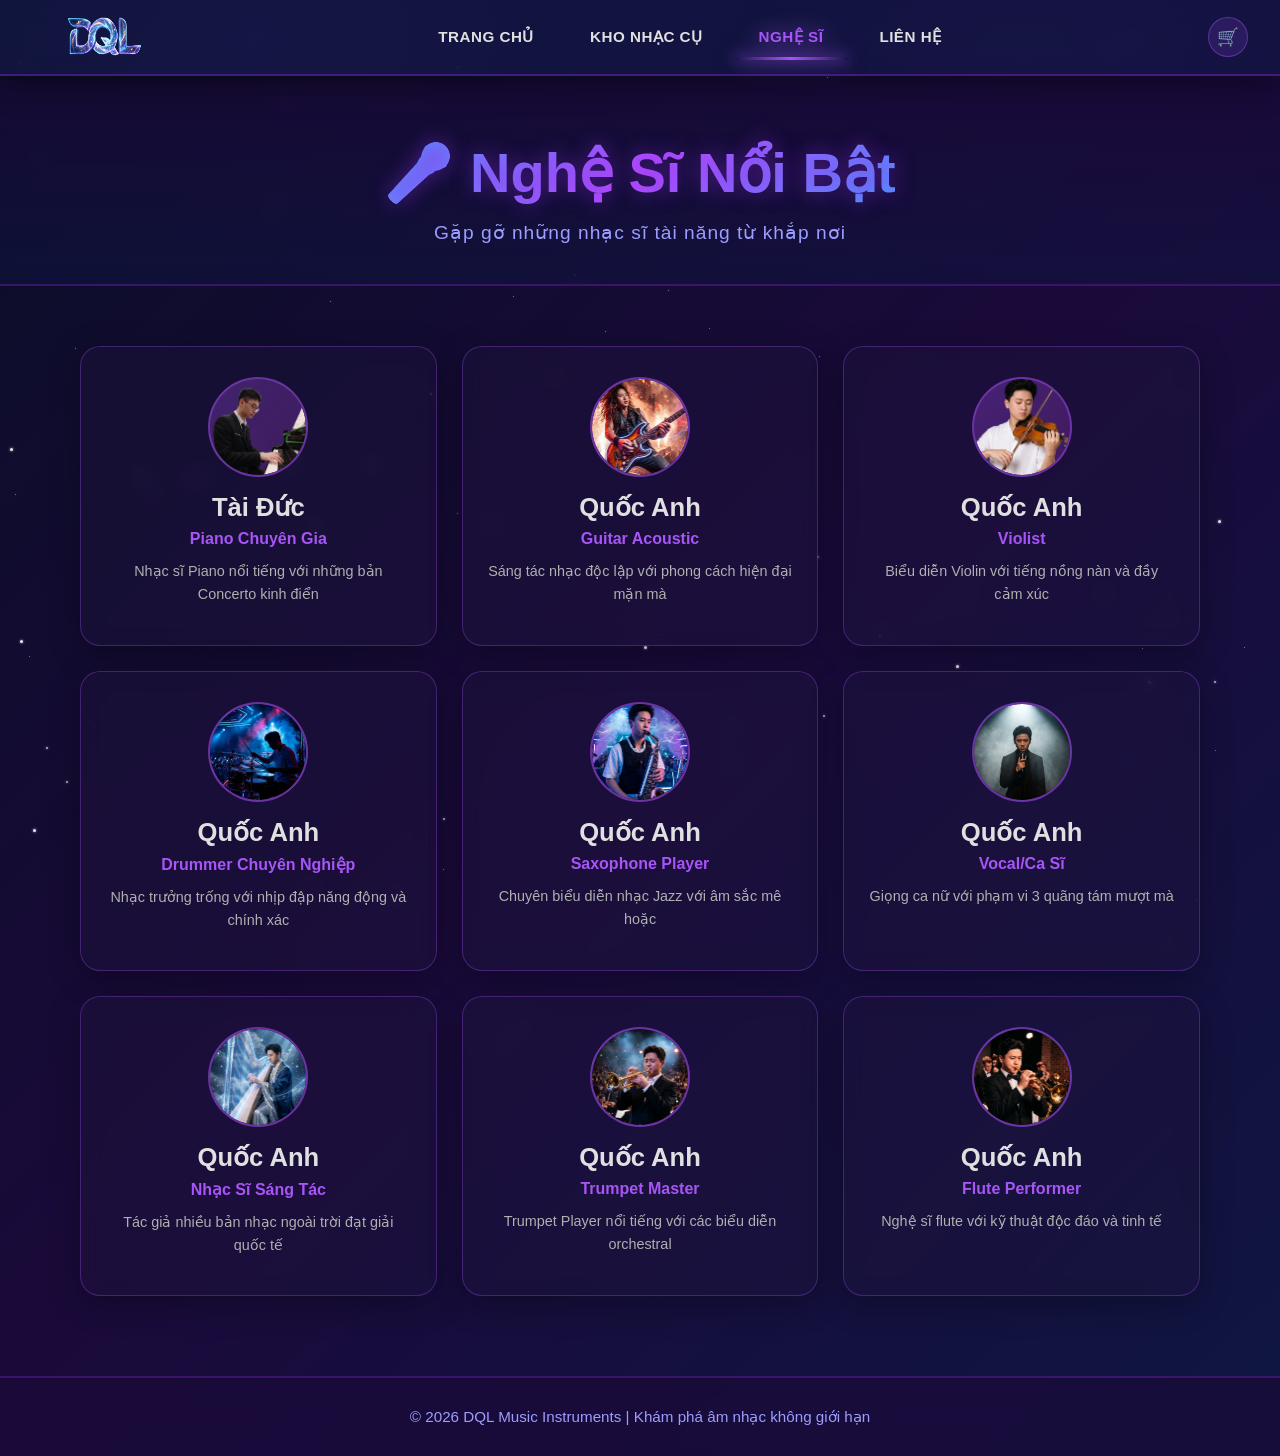
==== commit d6689302: "Add files via upload" ====
--- a/pages/artists.html
+++ b/pages/artists.html
@@ -28,25 +28,11 @@
         <span class="meteor m5"></span>
         <span class="meteor m6"></span>
     </div>
-    <!-- Stickers Trôi - Chủ Đề Galaxy -->
-    <div class="floating-stickers">
-        <div class="sticker sticker-1">🎵</div>
-        <div class="sticker sticker-2">🎶</div>
-        <div class="sticker sticker-3">🚀</div>
-        <div class="sticker sticker-4">🪐</div>
-        <div class="sticker sticker-5">🛸</div>
-        <div class="sticker sticker-6">🎸</div>
-        <div class="sticker sticker-7">🎹</div>
-        <div class="sticker sticker-8">🎤</div>
-        <div class="sticker sticker-9">🎧</div>
-        <div class="sticker sticker-10">⭐</div>
-    </div>
 
     <!-- Sticky Navigation Bar -->
         <!-- Thanh điều hướng cố định (Sticky Navbar) có nền kính mờ trong suốt cực đẹp và tự co nhỏ khi cuộn màn hình -->
     <nav class="sticky-navbar" id="stickyNavbar">
         <div class="navbar-container">
-            <a href="../index.html" class="navbar-brand">
                 <img src="../hinhanh/hinhanhlogo/logo.png" alt="DQL Music" class="navbar-brand-icon">
             </a>
             
@@ -183,8 +169,6 @@
         <!-- Nạp mã xử lý hiệu ứng sao lấp lánh nền và các hoạt ảnh cuộn trang mượt mà -->
     <script src="../js/main.js"></script>
 
-    <!-- ===== STICKY NAVBAR JAVASCRIPT ===== -->
-    <script src="../js/artists.js"></script>
 </body>
 </html>
 
